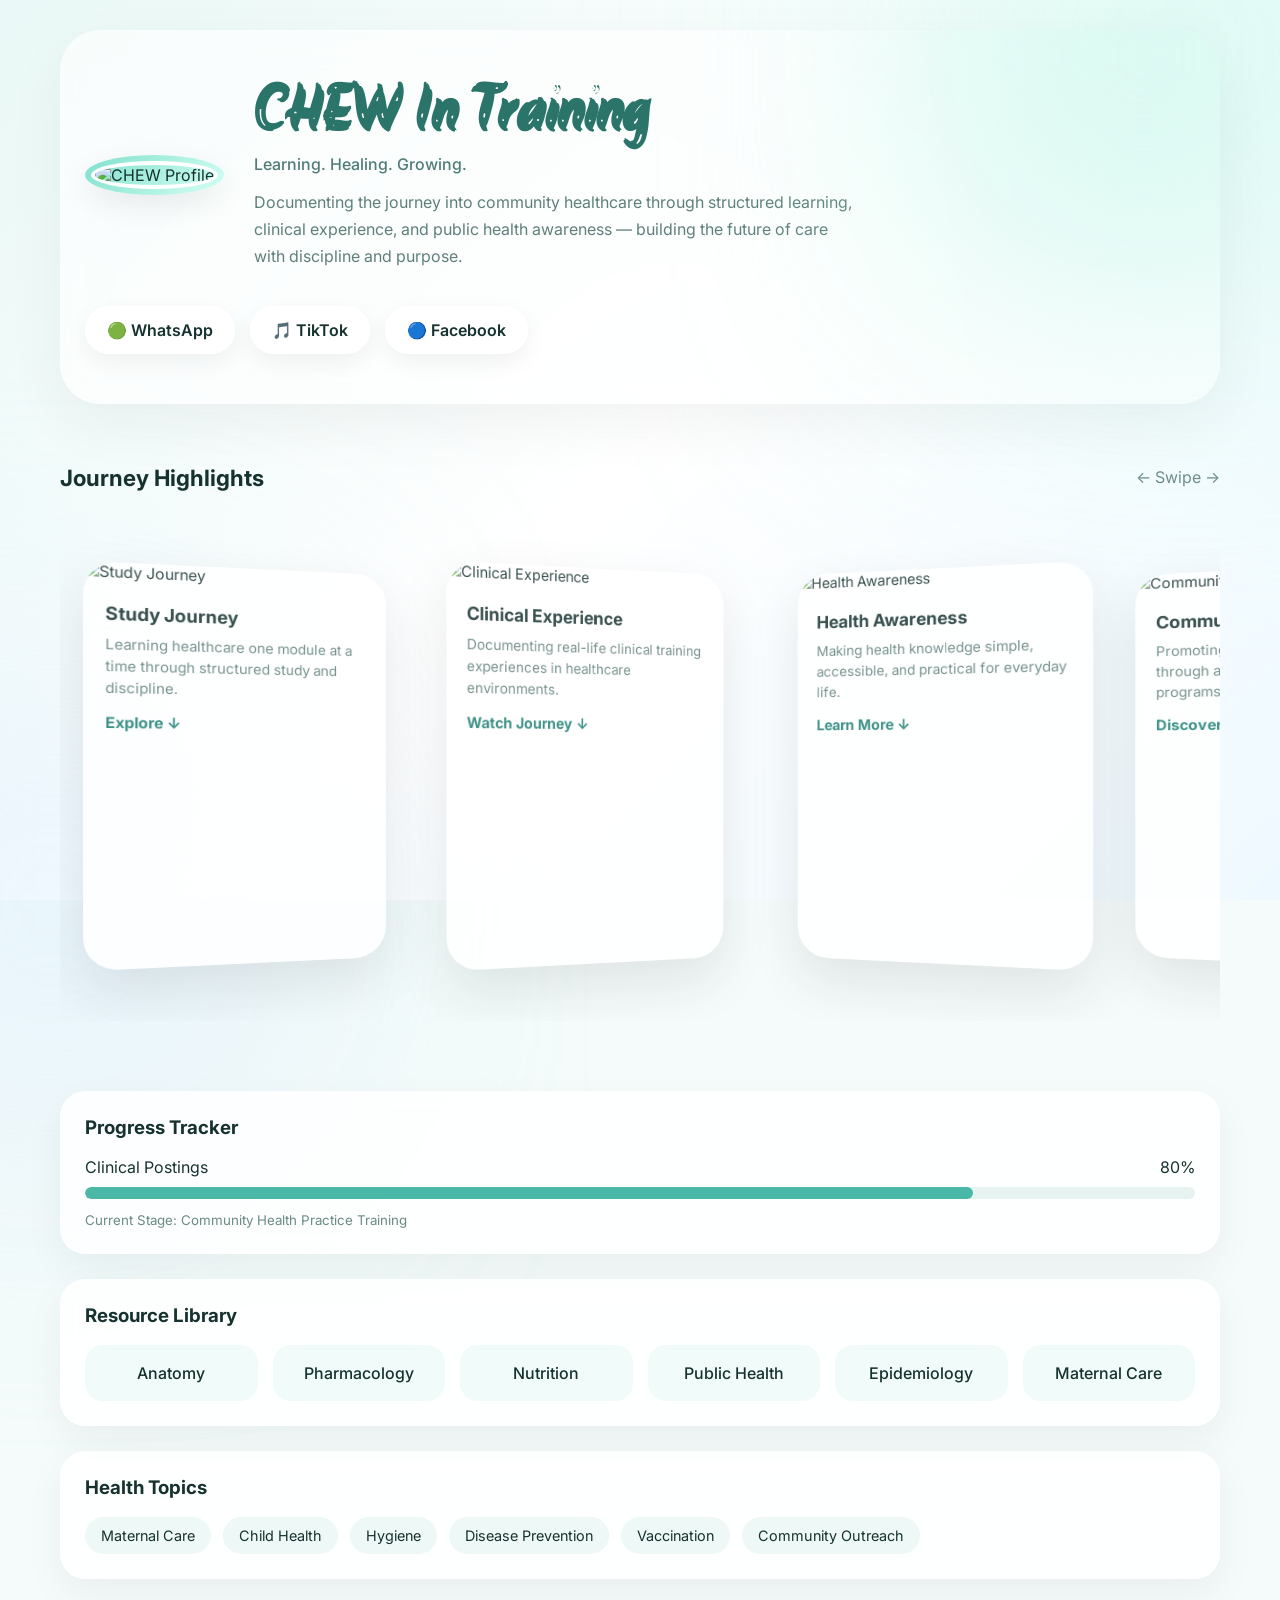
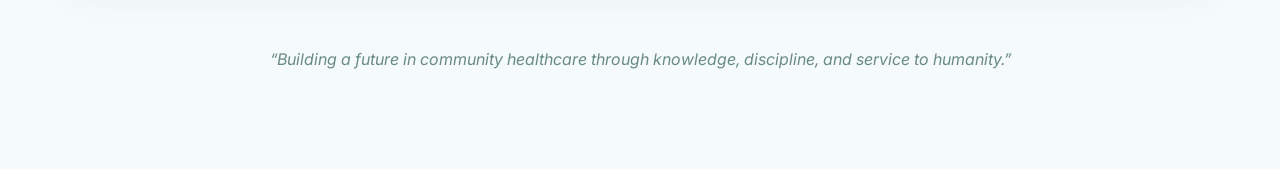
==== index.html @ c2a77d5c "Update and rename tests.py to index.html" ====
<!DOCTYPE html>
<html lang="en">
<head>
  <meta charset="UTF-8" />
  <meta name="viewport" content="width=device-width, initial-scale=1.0"/>
  <title>CHEW In Training | Healthcare Journey</title>

  <!-- PWA SUPPORT -->
  <link rel="manifest" href="manifest.json">
  <meta name="theme-color" content="#4bb8a7">

  <!-- FONTS -->
  <link rel="preconnect" href="https://fonts.bunny.net">
  <link href="https://fonts.bunny.net/css?family=akronim:400" rel="stylesheet"/>

  <link href="https://fonts.googleapis.com/css2?family=Inter:wght@300;400;500;600;700&display=swap" rel="stylesheet">

  <!-- CSS -->
  <link rel="stylesheet" href="style.css"/>
</head>

<body>

  <!-- BACKGROUND -->
  <div class="bg-gradient"></div>

  <!-- APP WRAPPER -->
  <main class="app">

    <!-- ================= HERO SECTION ================= -->
    <section class="hero">

      <div class="hero-glow"></div>

      <div class="hero-top">

        <div class="profile-ring">
          <img src="https://i.postimg.cc/YqtNfwrQ/IMG-0712.jpg" alt="CHEW Profile"/>
        </div>

        <div class="hero-text">

          <h1 class="brand-title">CHEW In Training</h1>

          <p class="subtitle">Learning. Healing. Growing.</p>

          <p class="hero-description">
            Documenting the journey into community healthcare through structured learning,
            clinical experience, and public health awareness — building the future of care
            with discipline and purpose.
          </p>

        </div>

      </div>

      <!-- SOCIAL ACTION BUTTONS -->
      <div class="social-buttons">

        <a href="https://wa.me/" class="social-btn">🟢 WhatsApp</a>

        <a href="#" class="social-btn">🎵 TikTok</a>

        <a href="#" class="social-btn">🔵 Facebook</a>

      </div>

    </section>

    <!-- ================= 3D COVERFLOW ================= -->
    <section class="coverflow-section">

      <div class="section-header">
        <h2>Journey Highlights</h2>
        <span>← Swipe →</span>
      </div>

      <div class="coverflow" id="coverflow"></div>

    </section>

    <!-- ================= INDUSTRY DASHBOARD ================= -->
    <section class="dashboard">

      <!-- PROGRESS TRACKER -->
      <div class="dashboard-card">

        <h3>Progress Tracker</h3>

        <div class="progress-row">
          <span>Clinical Postings</span>
          <span>80%</span>
        </div>

        <div class="progress-bar">
          <div class="progress-fill"></div>
        </div>

        <div class="progress-meta">
          <small>Current Stage: Community Health Practice Training</small>
        </div>

      </div>

      <!-- RESOURCE LIBRARY -->
      <div class="dashboard-card">

        <h3>Resource Library</h3>

        <div class="resource-grid">

          <div class="resource-card">Anatomy</div>
          <div class="resource-card">Pharmacology</div>
          <div class="resource-card">Nutrition</div>
          <div class="resource-card">Public Health</div>
          <div class="resource-card">Epidemiology</div>
          <div class="resource-card">Maternal Care</div>

        </div>

      </div>

      <!-- HEALTH TOPICS -->
      <div class="dashboard-card">

        <h3>Health Topics</h3>

        <div class="topics">

          <span>Maternal Care</span>
          <span>Child Health</span>
          <span>Hygiene</span>
          <span>Disease Prevention</span>
          <span>Vaccination</span>
          <span>Community Outreach</span>

        </div>

      </div>

    </section>

    <!-- ================= FOOTER IDENTITY ================= -->
    <section class="footer">

      <p>
        “Building a future in community healthcare through knowledge, discipline, and service to humanity.”
      </p>

    </section>

  </main>

  <!-- ================= SCRIPTS ================= -->
  <script src="script.js"></script>

  <!-- PWA SERVICE WORKER -->
  <script>
    if ("serviceWorker" in navigator) {
      navigator.serviceWorker.register("service-worker.js");
    }
  </script>

</body>
</html>
---- style.css ----
/* =========================
   FONT + BASE RESET
========================= */

@import url('https://fonts.bunny.net/css?family=akronim:400');
@import url('https://fonts.googleapis.com/css2?family=Inter:wght@300;400;500;600;700&display=swap');

*{
  margin:0;
  padding:0;
  box-sizing:border-box;
}

body{
  font-family:'Inter',sans-serif;
  background:#f4fbfa;
  color:#16322f;
  overflow-x:hidden;
}

/* =========================
   BACKGROUND GLOW SYSTEM
========================= */

.bg-gradient{
  position:fixed;
  inset:0;
  background:linear-gradient(
    135deg,
    #e9f8f6,
    #ffffff,
    #eef9ff
  );
  z-index:-2;
}

.bg-gradient::before{
  content:"";
  position:absolute;
  width:500px;
  height:500px;
  background:#bff5e8;
  filter:blur(140px);
  top:-200px;
  right:-150px;
  opacity:0.6;
}

.bg-gradient::after{
  content:"";
  position:absolute;
  width:400px;
  height:400px;
  background:#cfe8ff;
  filter:blur(140px);
  bottom:-200px;
  left:-150px;
  opacity:0.5;
}

/* =========================
   APP WRAPPER
========================= */

.app{
  width:100%;
  max-width:1200px;
  margin:auto;
  padding:30px 20px 100px;
}

/* =========================
   HERO SECTION
========================= */

.hero{
  position:relative;
  padding:50px 25px;
  border-radius:40px;
  background:rgba(255,255,255,0.65);
  backdrop-filter:blur(20px);
  margin-bottom:60px;
  overflow:hidden;
  box-shadow:0 20px 60px rgba(0,0,0,0.05);
}

.hero-glow{
  position:absolute;
  width:450px;
  height:450px;
  background:#bff5e8;
  filter:blur(120px);
  top:-200px;
  right:-150px;
  opacity:0.5;
}

.hero-top{
  display:flex;
  align-items:center;
  gap:30px;
  flex-wrap:wrap;
}

.profile-ring{
  padding:6px;
  border-radius:50%;
  background:linear-gradient(135deg,#7fe0cc,#d6fff5);
  box-shadow:0 10px 30px rgba(0,0,0,0.08);
}

.profile-ring img{
  width:140px;
  height:140px;
  border-radius:50%;
  object-fit:cover;
  border:4px solid white;
}

.hero-text{
  flex:1;
  min-width:250px;
}

/* =========================
   BRAND TITLE (AKRONIM)
========================= */

.brand-title{
  font-family:'Akronim',display;
  font-size:4rem;
  color:#2b7469;
  line-height:1;
}

/* =========================
   SUBTITLE + DESCRIPTION
========================= */

.subtitle{
  margin-top:10px;
  font-size:1rem;
  color:#4f7c75;
  font-weight:500;
}

.hero-description{
  margin-top:15px;
  max-width:600px;
  line-height:1.7;
  color:#5e7f7a;
}

/* =========================
   SOCIAL BUTTONS
========================= */

.social-buttons{
  display:flex;
  gap:15px;
  flex-wrap:wrap;
  margin-top:35px;
}

.social-btn{
  padding:14px 22px;
  border-radius:40px;
  background:rgba(255,255,255,0.8);
  backdrop-filter:blur(10px);
  text-decoration:none;
  color:#16322f;
  font-weight:600;
  box-shadow:0 8px 25px rgba(0,0,0,0.06);
  transition:0.3s ease;
}

.social-btn:hover{
  transform:translateY(-4px);
  background:white;
}

/* =========================
   COVERFLOW SECTION
========================= */

.coverflow-section{
  margin-bottom:70px;
}

.section-header{
  display:flex;
  justify-content:space-between;
  align-items:center;
  margin-bottom:20px;
}

.section-header h2{
  font-size:1.4rem;
}

.section-header span{
  color:#6e8d88;
}

/* =========================
   3D COVERFLOW
========================= */

.coverflow{
  display:flex;
  gap:30px;
  overflow-x:auto;
  padding:40px 20px;
  scroll-snap-type:x mandatory;
  perspective:1500px;
  scroll-behavior:smooth;
}

.coverflow::-webkit-scrollbar{
  display:none;
}

.card{
  min-width:320px;
  height:430px;
  border-radius:35px;
  overflow:hidden;
  background:white;
  scroll-snap-align:center;
  transition:0.6s ease;
  transform-style:preserve-3d;
  box-shadow:0 25px 60px rgba(0,0,0,0.10);
  position:relative;
}

/* LEFT DEPTH */
.card:nth-child(1),
.card:nth-child(2){
  transform:rotateY(22deg) scale(0.92);
  opacity:0.85;
}

/* RIGHT DEPTH */
.card:nth-child(3),
.card:nth-child(4){
  transform:rotateY(-22deg) scale(0.92);
  opacity:0.85;
}

/* CENTER HOVER FOCUS */
.card:hover{
  transform:rotateY(0deg) scale(1.05);
  z-index:10;
}

/* IMAGE */
.card img{
  width:100%;
  height:230px;
  object-fit:cover;
}

/* CONTENT */
.card-content{
  padding:22px;
}

.card-content h3{
  font-size:1.2rem;
  margin-bottom:10px;
}

.card-content p{
  font-size:0.95rem;
  color:#5f7f7a;
  line-height:1.5;
}

/* CTA */
.explore{
  margin-top:15px;
  font-weight:700;
  color:#1d7f73;
}

/* =========================
   DASHBOARD SYSTEM
========================= */

.dashboard{
  display:grid;
  gap:25px;
}

.dashboard-card{
  background:rgba(255,255,255,0.85);
  backdrop-filter:blur(10px);
  border-radius:25px;
  padding:25px;
  box-shadow:0 15px 40px rgba(0,0,0,0.05);
}

.dashboard-card h3{
  margin-bottom:18px;
}

/* PROGRESS */
.progress-row{
  display:flex;
  justify-content:space-between;
  margin-bottom:10px;
}

.progress-bar{
  width:100%;
  height:12px;
  background:#e6f3f1;
  border-radius:20px;
  overflow:hidden;
}

.progress-fill{
  width:80%;
  height:100%;
  background:#4bb8a7;
  border-radius:20px;
}

.progress-meta{
  margin-top:10px;
  color:#6a8a85;
}

/* RESOURCE GRID */
.resource-grid{
  display:grid;
  grid-template-columns:repeat(auto-fit,minmax(140px,1fr));
  gap:15px;
}

.resource-card{
  padding:18px;
  background:#f1fbf9;
  border-radius:18px;
  text-align:center;
  font-weight:500;
  transition:0.3s;
}

.resource-card:hover{
  transform:translateY(-3px);
  background:#e6f7f4;
}

/* TOPICS */
.topics{
  display:flex;
  gap:12px;
  flex-wrap:wrap;
}

.topics span{
  padding:10px 16px;
  border-radius:30px;
  background:#eef8f6;
  font-size:0.9rem;
}

/* =========================
   FOOTER
========================= */

.footer{
  text-align:center;
  margin-top:70px;
  color:#6a8a85;
  font-style:italic;
}

/* =========================
   MODAL SYSTEM (OPTION B)
========================= */

.modal{
  position:fixed;
  inset:0;
  background:rgba(0,0,0,0.6);
  backdrop-filter:blur(10px);
  display:flex;
  align-items:center;
  justify-content:center;
  z-index:999;
}

.modal-box{
  width:90%;
  max-width:500px;
  background:white;
  border-radius:25px;
  padding:20px;
  text-align:center;
  box-shadow:0 30px 80px rgba(0,0,0,0.2);
}

.modal-box img{
  width:100%;
  border-radius:20px;
  margin-bottom:15px;
}

.modal-box button{
  margin-top:15px;
  padding:12px 18px;
  border:none;
  border-radius:30px;
  background:#4bb8a7;
  color:white;
  font-weight:600;
  cursor:pointer;
}
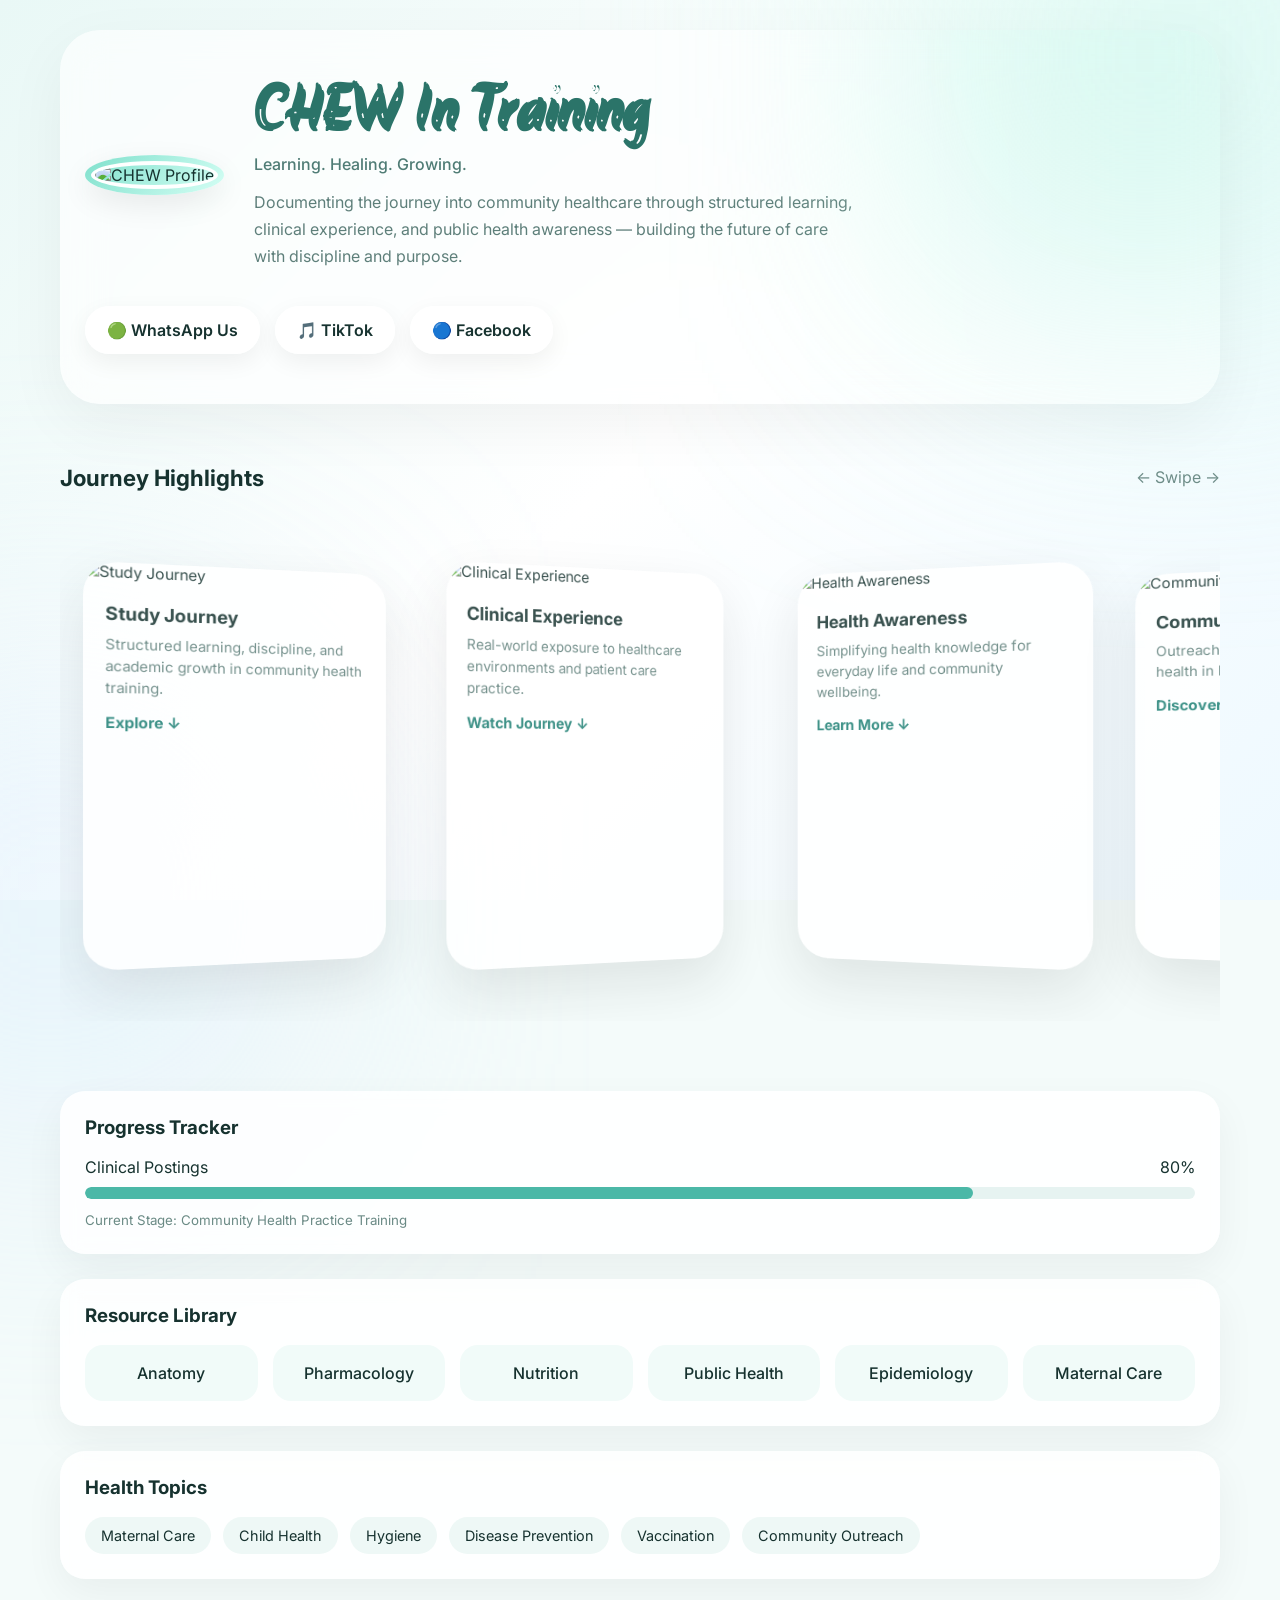
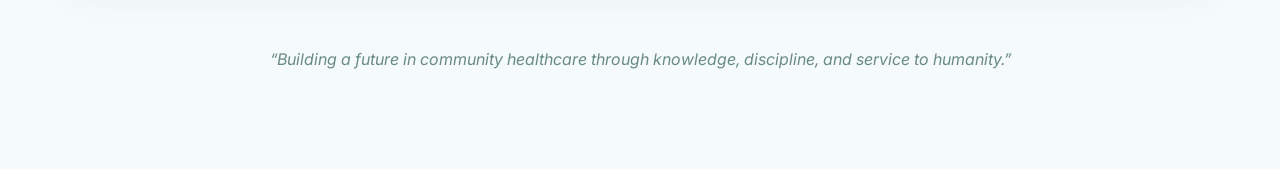
==== commit 2970eaeb: "Update index.html" ====
--- a/index.html
+++ b/index.html
@@ -34,8 +34,9 @@
 
       <div class="hero-top">
 
+        <!-- PROFILE IMAGE -->
         <div class="profile-ring">
-          <img src="https://i.postimg.cc/YqtNfwrQ/IMG-0712.jpg" alt="CHEW Profile"/>
+          <img src="https://i.postimg.cc/P5wW3QSB/IMG-1010.png" alt="CHEW Profile"/>
         </div>
 
         <div class="hero-text">
@@ -57,7 +58,12 @@
       <!-- SOCIAL ACTION BUTTONS -->
       <div class="social-buttons">
 
-        <a href="https://wa.me/" class="social-btn">🟢 WhatsApp</a>
+        <!-- WHATSAPP UPGRADED CTA -->
+        <a href="https://wa.me/2347062344519?text=Hello%20CHEW%20In%20Training%2C%20I%20want%20to%20know%20more%20about%20the%20program"
+           class="social-btn whatsapp"
+           target="_blank">
+          🟢 WhatsApp Us
+        </a>
 
         <a href="#" class="social-btn">🎵 TikTok</a>
 
@@ -108,14 +114,12 @@
         <h3>Resource Library</h3>
 
         <div class="resource-grid">
-
           <div class="resource-card">Anatomy</div>
           <div class="resource-card">Pharmacology</div>
           <div class="resource-card">Nutrition</div>
           <div class="resource-card">Public Health</div>
           <div class="resource-card">Epidemiology</div>
           <div class="resource-card">Maternal Care</div>
-
         </div>
 
       </div>
@@ -126,14 +130,12 @@
         <h3>Health Topics</h3>
 
         <div class="topics">
-
           <span>Maternal Care</span>
           <span>Child Health</span>
           <span>Hygiene</span>
           <span>Disease Prevention</span>
           <span>Vaccination</span>
           <span>Community Outreach</span>
-
         </div>
 
       </div>
